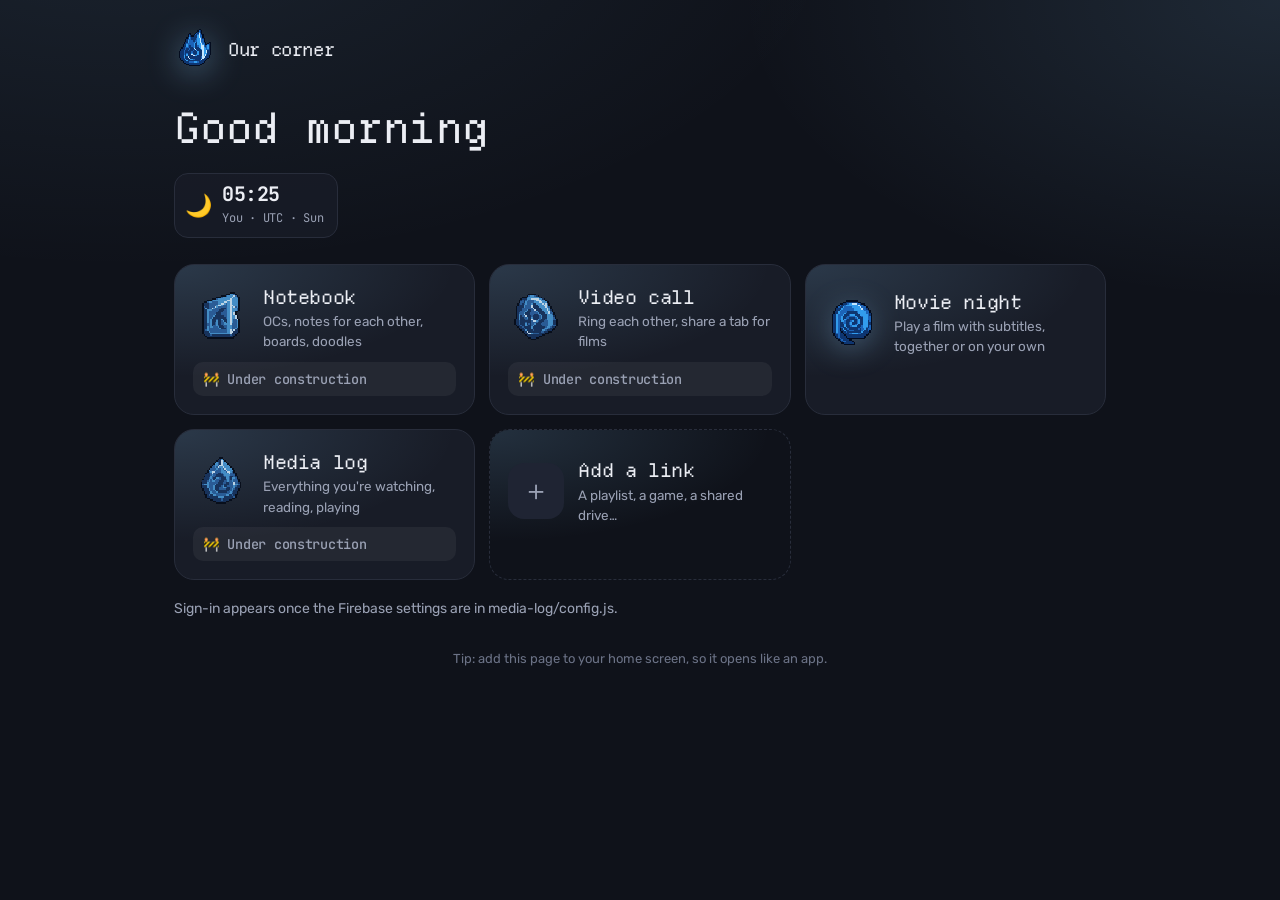
==== index.html @ ccaaa76b "Add files via upload" ====
<!DOCTYPE html>
<html lang="en">
<head>
<meta charset="utf-8">
<meta name="viewport" content="width=device-width, initial-scale=1, viewport-fit=cover">
<meta name="robots" content="noindex">
<meta name="color-scheme" content="dark">
<meta name="theme-color" content="#0f121a">
<title>Our corner</title>
<link rel="manifest" href="manifest.webmanifest" data-per-accent>
<link rel="apple-touch-icon" href="icons/apple-touch-icon.png" data-per-accent>
<meta name="apple-mobile-web-app-capable" content="yes">
<meta name="mobile-web-app-capable" content="yes">
<meta name="apple-mobile-web-app-title" content="Our corner">
<meta name="apple-mobile-web-app-status-bar-style" content="black-translucent">
<style>
@font-face { font-family: "Onest Variable"; font-display: swap; font-weight: 100 900; src: url(fonts/onest-latin-wght-normal.woff2) format("woff2-variations"); unicode-range: U+0000-00FF,U+2000-206F,U+2190-21FF; }
@font-face { font-family: "Onest Variable"; font-display: swap; font-weight: 100 900; src: url(fonts/onest-cyrillic-wght-normal.woff2) format("woff2-variations"); unicode-range: U+0400-045F,U+0490-0491; }
:root { --bg: #0f121a; --surface: #181c27; --surface-2: #1f2433; --ink: #eceef4; --muted: #9aa1b4; --faint: #6b7286; --line: #282d3b; --accent: #ff6b8d; --font: "Rubik Variable", "Onest Variable", "Segoe UI", system-ui, -apple-system, sans-serif; }
* { box-sizing: border-box; }
html, body { margin: 0; min-height: 100%; background: var(--bg); color: var(--ink); font: 15px/1.5 var(--font); -webkit-font-smoothing: antialiased; }
body { background: radial-gradient(1200px 600px at 10% -10%, color-mix(in srgb, var(--accent) 9%, transparent), transparent 60%), radial-gradient(900px 500px at 100% 0%, color-mix(in srgb, var(--accent) 12%, transparent), transparent 60%), var(--bg); background-attachment: fixed; }
button, input { font: inherit; color: inherit; }
button { cursor: pointer; }
[hidden] { display: none !important; }
a { color: inherit; }
.wrap { max-width: 980px; margin: 0 auto; padding: max(28px, env(safe-area-inset-top)) 24px max(40px, env(safe-area-inset-bottom)); }
.top { display: flex; align-items: center; gap: 12px; }
.logo { width: 42px; height: 42px; filter: drop-shadow(0 6px 16px color-mix(in srgb, var(--accent) 40%, transparent)); }
.grow { flex: 1; }
.brand { font-weight: 800; font-size: 18px; letter-spacing: -0.01em; }
h1 { font-size: clamp(30px, 5vw, 42px); font-weight: 800; letter-spacing: -0.03em; margin: 26px 0 14px; }
.clocks { display: flex; flex-wrap: wrap; gap: 10px; align-items: center; }
.clock { display: flex; gap: 10px; align-items: center; background: rgb(24 28 39 / .8); border: 1px solid var(--line); border-radius: 14px; padding: 8px 14px 8px 10px; }
.clock.dim b { color: var(--faint); }
.clock.editable { font: inherit; color: inherit; text-align: left; cursor: pointer; position: relative; transition: border-color .15s; }
.clock.editable:hover { border-color: color-mix(in srgb, var(--accent) 55%, var(--line)); }
.c-pin { font-size: 12px; opacity: 0; transition: opacity .15s; margin-left: 2px; }
.clock.editable:hover .c-pin, .clock.editable:focus-visible .c-pin { opacity: .8; }
@media (hover: none) { .c-pin { opacity: .6; } }
.fld { display: grid; gap: 5px; font-size: 13px; color: var(--muted); }
select.inp { appearance: none; background: var(--bg) url("data:image/svg+xml,%3Csvg xmlns='http://www.w3.org/2000/svg' width='12' height='8'%3E%3Cpath d='M1 1l5 5 5-5' fill='none' stroke='%239aa1b4' stroke-width='2'/%3E%3C/svg%3E") right 12px center no-repeat; padding-right: 32px; }
.muted.small { color: var(--muted); font-size: 13px; margin: 0; }
.c-mood { font-size: 22px; }
.clock b { display: block; font-size: 20px; font-variant-numeric: tabular-nums; letter-spacing: -0.01em; line-height: 1.2; }
.clock small { color: var(--muted); font-size: 12px; }
.c-diff { color: var(--faint); font-size: 13px; }
.strip { display: flex; flex-wrap: wrap; gap: 8px; margin: 14px 0 26px; }
.strip:empty { margin: 8px 0 18px; }
.chip { text-decoration: none; background: rgb(255 255 255 / .05); border: 1px solid var(--line); border-radius: 99px; padding: 6px 14px; font-size: 14px; color: var(--ink); }
.chip:hover { border-color: var(--muted); }
.tiles { display: grid; grid-template-columns: repeat(auto-fill, minmax(280px, 1fr)); gap: 14px; }
.tile { position: relative; display: grid; grid-template-columns: 56px 1fr; grid-template-rows: auto auto; column-gap: 14px; row-gap: 10px; align-items: center; text-decoration: none; background: var(--surface); border: 1px solid var(--line); border-radius: 20px; padding: 18px; min-height: 140px; color: var(--ink); text-align: left; transition: transform .15s, border-color .15s, box-shadow .15s; overflow: hidden; }
.tile::before { content: ""; position: absolute; inset: 0; background: radial-gradient(400px 160px at 0% 0%, color-mix(in srgb, var(--t, var(--accent)) 16%, transparent), transparent 70%); pointer-events: none; }
.tile:hover { transform: translateY(-2px); border-color: color-mix(in srgb, var(--t, var(--accent)) 55%, var(--line)); box-shadow: 0 14px 34px rgb(0 0 0 / .35); }
.t-icon { width: 56px; height: 56px; border-radius: 16px; display: grid; place-items: center; font-size: 28px; background: color-mix(in srgb, var(--t, var(--accent)) 20%, var(--surface-2)); position: relative; }
.t-icon.drawn { display: block; background: none; filter: drop-shadow(0 6px 14px color-mix(in srgb, var(--t, var(--accent)) 28%, transparent)); transition: transform .2s; }
.tile:hover .t-icon.drawn { transform: rotate(-6deg) scale(1.06); }
.t-badge { position: absolute; right: -6px; bottom: -6px; width: 26px; height: 26px; border-radius: 50%; background: var(--surface-2); border: 2px solid var(--surface); display: grid; place-items: center; font-size: 14px; line-height: 1; }
.t-text { display: grid; position: relative; min-width: 0; }
.t-text b { font-size: 19px; letter-spacing: -0.01em; }
.t-text small { color: var(--muted); font-size: 13.5px; }
.t-live { grid-column: 1 / -1; position: relative; font-size: 13.5px; font-weight: 600; color: color-mix(in srgb, var(--t, var(--accent)) 70%, #fff); background: rgb(0 0 0 / .22); border-radius: 10px; padding: 7px 10px; overflow: hidden; text-overflow: ellipsis; white-space: nowrap; }
.t-live.empty { visibility: hidden; }
.t-live.t-soon { color: var(--muted, #9aa1b4); background: rgb(255 255 255 / .05); font-weight: 500; }
.tile.soon .t-icon { filter: saturate(.75); opacity: .9; }
.tile.add { border-style: dashed; background: none; font: inherit; }
.tile.add .t-icon { background: var(--surface-2); color: var(--muted); }
.tile.ring { animation: ring 1.2s ease-in-out infinite; border-color: #3fcf8a; }
@keyframes ring { 0%, 100% { box-shadow: 0 0 0 0 rgb(63 207 138 / .45); } 50% { box-shadow: 0 0 0 10px rgb(63 207 138 / 0); } }
.t-edit { position: absolute; top: 10px; right: 10px; width: 30px; height: 30px; border-radius: 9px; border: 0; background: rgb(0 0 0 / .35); color: var(--muted); display: none; place-items: center; }
.tile:hover .t-edit { display: grid; }
@media (hover: none) { .t-edit { display: grid; } }
.signin { margin-top: 18px; color: var(--muted); font-size: 14px; }
.signin a { color: var(--accent); }
.foot { margin-top: 30px; color: var(--faint); font-size: 13px; text-align: center; }
.modal-back { position: fixed; inset: 0; background: rgb(5 7 12 / .62); display: grid; place-items: center; padding: 16px; z-index: 10; }
.modal { width: min(420px, 100%); background: var(--surface); border: 1px solid var(--line); border-radius: 16px; padding: 20px; display: grid; gap: 12px; }
.modal h2 { margin: 0; font-size: 19px; }
.row { display: flex; gap: 8px; }
.inp { border: 1px solid var(--line); background: var(--bg); border-radius: 10px; padding: 9px 11px; width: 100%; }
.inp:focus { outline: none; border-color: var(--accent); }
.emoji-inp { width: 58px; text-align: center; font-size: 18px; flex: none; }
.modal-acts { display: flex; gap: 8px; justify-content: flex-end; }
.btn { border: 1px solid var(--line); background: var(--surface-2); border-radius: 10px; padding: 8px 14px; font-weight: 600; }
.btn.primary { background: var(--accent); border-color: var(--accent); color: var(--accent-ink, #1a0a10); }
.btn.danger { color: #ff8f93; margin-right: auto; }
@media (max-width: 560px) { .wrap { padding-left: 16px; padding-right: 16px; } .tiles { grid-template-columns: 1fr; } .tile { min-height: 0; } }
.acct-slot { display: inline-flex; }
@font-face { font-family: "Departure Mono"; font-style: normal; font-display: swap; font-weight: 400; src: url(fonts/departure-mono-regular.woff2) format("woff2"); }

/* pixel titles */
h1, h2, h3, .brand, .tile b { font-family: "Departure Mono", "JetBrains Mono Variable", ui-monospace, monospace; font-weight: 400; letter-spacing: -0.02em; }
@font-face { font-family: "Rubik Variable"; font-style: normal; font-display: swap; font-weight: 300 900; src: url(fonts/rubik-latin-wght-normal.woff2) format("woff2-variations"); unicode-range: U+0000-00FF,U+0131,U+0152-0153,U+02BB-02BC,U+02C6,U+02DA,U+02DC,U+0304,U+0308,U+0329,U+2000-206F,U+20AC,U+2122,U+2191,U+2193,U+2212,U+2215,U+FEFF,U+FFFD; }
@font-face { font-family: "Rubik Variable"; font-style: normal; font-display: swap; font-weight: 300 900; src: url(fonts/rubik-latin-ext-wght-normal.woff2) format("woff2-variations"); unicode-range: U+0100-02BA,U+02BD-02C5,U+02C7-02CC,U+02CE-02D7,U+02DD-02FF,U+0304,U+0308,U+0329,U+1D00-1DBF,U+1E00-1E9F,U+1EF2-1EFF,U+2020,U+20A0-20AB,U+20AD-20C0,U+2113,U+2C60-2C7F,U+A720-A7FF; }
@font-face { font-family: "Rubik Variable"; font-style: normal; font-display: swap; font-weight: 300 900; src: url(fonts/rubik-cyrillic-wght-normal.woff2) format("woff2-variations"); unicode-range: U+0301,U+0400-045F,U+0490-0491,U+04B0-04B1,U+2116; }
@font-face { font-family: "Rubik Variable"; font-style: normal; font-display: swap; font-weight: 300 900; src: url(fonts/rubik-cyrillic-ext-wght-normal.woff2) format("woff2-variations"); unicode-range: U+0460-052F,U+1C80-1C8A,U+20B4,U+2DE0-2DFF,U+A640-A69F,U+FE2E-FE2F; }
@font-face { font-family: "JetBrains Mono Variable"; font-style: normal; font-display: swap; font-weight: 100 800; src: url(fonts/jetbrains-mono-latin-wght-normal.woff2) format("woff2-variations"); unicode-range: U+0000-00FF,U+0131,U+0152-0153,U+02BB-02BC,U+02C6,U+02DA,U+02DC,U+0304,U+0308,U+0329,U+2000-206F,U+20AC,U+2122,U+2191,U+2193,U+2212,U+2215,U+FEFF,U+FFFD; }
@font-face { font-family: "JetBrains Mono Variable"; font-style: normal; font-display: swap; font-weight: 100 800; src: url(fonts/jetbrains-mono-latin-ext-wght-normal.woff2) format("woff2-variations"); unicode-range: U+0100-02BA,U+02BD-02C5,U+02C7-02CC,U+02CE-02D7,U+02DD-02FF,U+0304,U+0308,U+0329,U+1D00-1DBF,U+1E00-1E9F,U+1EF2-1EFF,U+2020,U+20A0-20AB,U+20AD-20C0,U+2113,U+2C60-2C7F,U+A720-A7FF; }
@font-face { font-family: "JetBrains Mono Variable"; font-style: normal; font-display: swap; font-weight: 100 800; src: url(fonts/jetbrains-mono-cyrillic-wght-normal.woff2) format("woff2-variations"); unicode-range: U+0301,U+0400-045F,U+0490-0491,U+04B0-04B1,U+2116; }
@font-face { font-family: "JetBrains Mono Variable"; font-style: normal; font-display: swap; font-weight: 100 800; src: url(fonts/jetbrains-mono-cyrillic-ext-wght-normal.woff2) format("woff2-variations"); unicode-range: U+0460-052F,U+1C80-1C8A,U+20B4,U+2DE0-2DFF,U+A640-A69F,U+FE2E-FE2F; }

/* mono details: clocks, chips and the live status lines */
.clock b, .clock small, .chip, .t-live { font-family: "JetBrains Mono Variable", ui-monospace, Menlo, monospace; letter-spacing: -.02em; }
</style>
<!-- which apps are open (config.js), then the database settings shared with Notebook and Media log -->
<script src="/config.js" onerror="void 0"></script>
<script src="/notebook/config.js" onerror="void 0"></script>
<script src="/media-log/config.js" onerror="void 0"></script>
<style>html.acc-out body > :not(.acc-gate):not(script):not(style) { visibility: hidden; }</style>
<script>// signed-in pages: keep the hub hidden from the very first paint until we know who's here
(function () {
  var ok = function (f) { return f && f.apiKey && !/^PASTE|^test$/i.test(f.apiKey) && f.projectId; };
  if (ok((window.NOTEBOOK_CONFIG || {}).firebase) || ok((window.HUB_CONFIG || {}).firebase) || ok((window.MEDIA_LOG_CONFIG || {}).firebase)) document.documentElement.classList.add("acc-out");
})();</script>
</head>
<body>
<div class="wrap" id="hubMain">
  <div class="top" id="top"><span class="logo" data-icon="hub"></span><span class="brand">Our corner</span></div>
  <h1 id="hello">Hello</h1>
  <div class="clocks" id="clocks"></div>
  <div class="strip" id="strip"></div>
  <div class="tiles" id="tiles"></div>
  <p class="signin" id="signin" hidden></p>
  <p class="foot">Tip: add this page to your home screen, so it opens like an app.</p>
</div>
<script type="module" src="hub.js?v=cdecfe5f"></script>
</body>
</html>
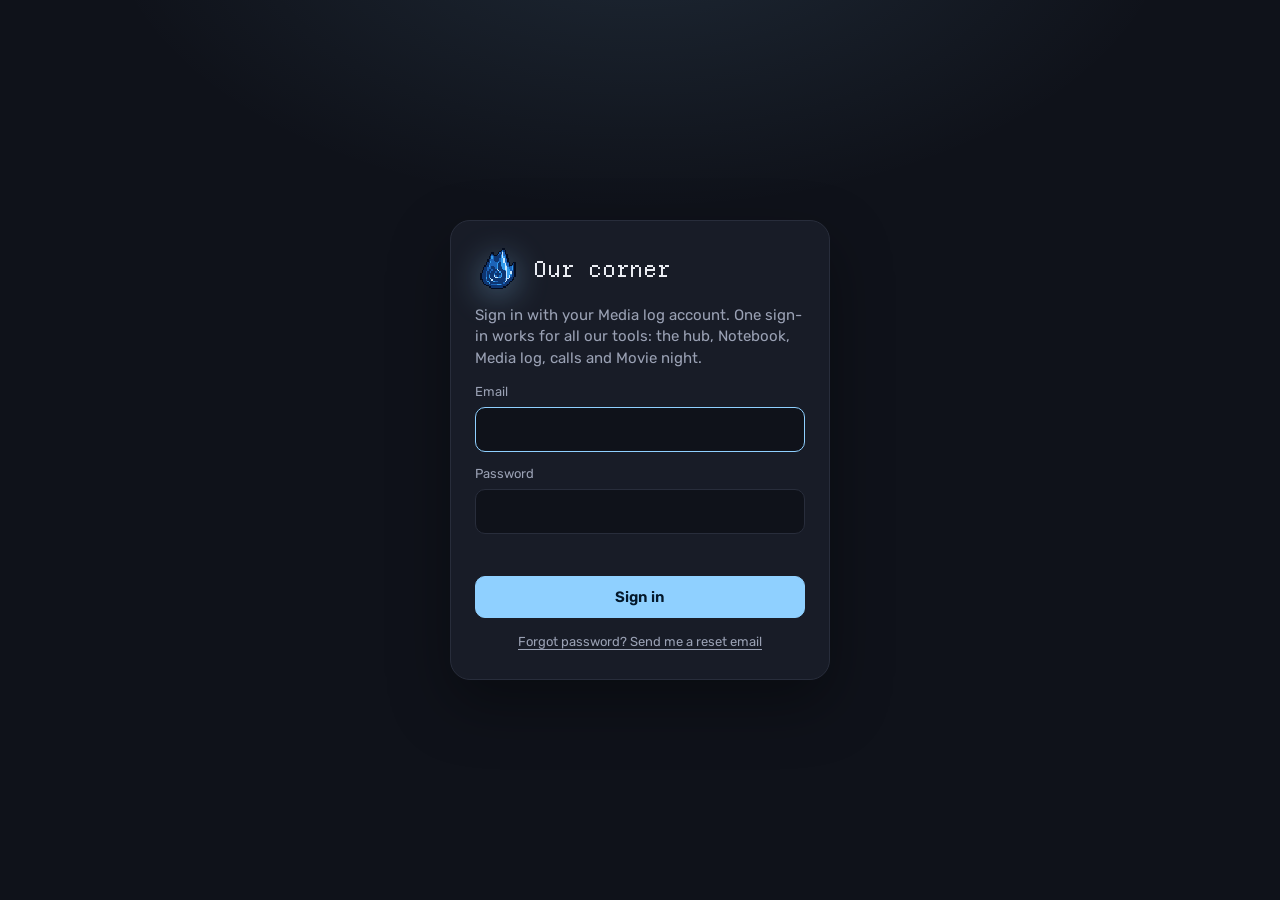
==== commit 058b9e73: "Add files via upload" ====
--- a/index.html
+++ b/index.html
@@ -2,128 +2,12 @@
 <html lang="en">
 <head>
 <meta charset="utf-8">
-<meta name="viewport" content="width=device-width, initial-scale=1, viewport-fit=cover">
 <meta name="robots" content="noindex">
 <meta name="color-scheme" content="dark">
-<meta name="theme-color" content="#0f121a">
 <title>Our corner</title>
-<link rel="manifest" href="manifest.webmanifest" data-per-accent>
-<link rel="apple-touch-icon" href="icons/apple-touch-icon.png" data-per-accent>
-<meta name="apple-mobile-web-app-capable" content="yes">
-<meta name="mobile-web-app-capable" content="yes">
-<meta name="apple-mobile-web-app-title" content="Our corner">
-<meta name="apple-mobile-web-app-status-bar-style" content="black-translucent">
-<style>
-@font-face { font-family: "Onest Variable"; font-display: swap; font-weight: 100 900; src: url(fonts/onest-latin-wght-normal.woff2) format("woff2-variations"); unicode-range: U+0000-00FF,U+2000-206F,U+2190-21FF; }
-@font-face { font-family: "Onest Variable"; font-display: swap; font-weight: 100 900; src: url(fonts/onest-cyrillic-wght-normal.woff2) format("woff2-variations"); unicode-range: U+0400-045F,U+0490-0491; }
-:root { --bg: #0f121a; --surface: #181c27; --surface-2: #1f2433; --ink: #eceef4; --muted: #9aa1b4; --faint: #6b7286; --line: #282d3b; --accent: #ff6b8d; --font: "Rubik Variable", "Onest Variable", "Segoe UI", system-ui, -apple-system, sans-serif; }
-* { box-sizing: border-box; }
-html, body { margin: 0; min-height: 100%; background: var(--bg); color: var(--ink); font: 15px/1.5 var(--font); -webkit-font-smoothing: antialiased; }
-body { background: radial-gradient(1200px 600px at 10% -10%, color-mix(in srgb, var(--accent) 9%, transparent), transparent 60%), radial-gradient(900px 500px at 100% 0%, color-mix(in srgb, var(--accent) 12%, transparent), transparent 60%), var(--bg); background-attachment: fixed; }
-button, input { font: inherit; color: inherit; }
-button { cursor: pointer; }
-[hidden] { display: none !important; }
-a { color: inherit; }
-.wrap { max-width: 980px; margin: 0 auto; padding: max(28px, env(safe-area-inset-top)) 24px max(40px, env(safe-area-inset-bottom)); }
-.top { display: flex; align-items: center; gap: 12px; }
-.logo { width: 42px; height: 42px; filter: drop-shadow(0 6px 16px color-mix(in srgb, var(--accent) 40%, transparent)); }
-.grow { flex: 1; }
-.brand { font-weight: 800; font-size: 18px; letter-spacing: -0.01em; }
-h1 { font-size: clamp(30px, 5vw, 42px); font-weight: 800; letter-spacing: -0.03em; margin: 26px 0 14px; }
-.clocks { display: flex; flex-wrap: wrap; gap: 10px; align-items: center; }
-.clock { display: flex; gap: 10px; align-items: center; background: rgb(24 28 39 / .8); border: 1px solid var(--line); border-radius: 14px; padding: 8px 14px 8px 10px; }
-.clock.dim b { color: var(--faint); }
-.clock.editable { font: inherit; color: inherit; text-align: left; cursor: pointer; position: relative; transition: border-color .15s; }
-.clock.editable:hover { border-color: color-mix(in srgb, var(--accent) 55%, var(--line)); }
-.c-pin { font-size: 12px; opacity: 0; transition: opacity .15s; margin-left: 2px; }
-.clock.editable:hover .c-pin, .clock.editable:focus-visible .c-pin { opacity: .8; }
-@media (hover: none) { .c-pin { opacity: .6; } }
-.fld { display: grid; gap: 5px; font-size: 13px; color: var(--muted); }
-select.inp { appearance: none; background: var(--bg) url("data:image/svg+xml,%3Csvg xmlns='http://www.w3.org/2000/svg' width='12' height='8'%3E%3Cpath d='M1 1l5 5 5-5' fill='none' stroke='%239aa1b4' stroke-width='2'/%3E%3C/svg%3E") right 12px center no-repeat; padding-right: 32px; }
-.muted.small { color: var(--muted); font-size: 13px; margin: 0; }
-.c-mood { font-size: 22px; }
-.clock b { display: block; font-size: 20px; font-variant-numeric: tabular-nums; letter-spacing: -0.01em; line-height: 1.2; }
-.clock small { color: var(--muted); font-size: 12px; }
-.c-diff { color: var(--faint); font-size: 13px; }
-.strip { display: flex; flex-wrap: wrap; gap: 8px; margin: 14px 0 26px; }
-.strip:empty { margin: 8px 0 18px; }
-.chip { text-decoration: none; background: rgb(255 255 255 / .05); border: 1px solid var(--line); border-radius: 99px; padding: 6px 14px; font-size: 14px; color: var(--ink); }
-.chip:hover { border-color: var(--muted); }
-.tiles { display: grid; grid-template-columns: repeat(auto-fill, minmax(280px, 1fr)); gap: 14px; }
-.tile { position: relative; display: grid; grid-template-columns: 56px 1fr; grid-template-rows: auto auto; column-gap: 14px; row-gap: 10px; align-items: center; text-decoration: none; background: var(--surface); border: 1px solid var(--line); border-radius: 20px; padding: 18px; min-height: 140px; color: var(--ink); text-align: left; transition: transform .15s, border-color .15s, box-shadow .15s; overflow: hidden; }
-.tile::before { content: ""; position: absolute; inset: 0; background: radial-gradient(400px 160px at 0% 0%, color-mix(in srgb, var(--t, var(--accent)) 16%, transparent), transparent 70%); pointer-events: none; }
-.tile:hover { transform: translateY(-2px); border-color: color-mix(in srgb, var(--t, var(--accent)) 55%, var(--line)); box-shadow: 0 14px 34px rgb(0 0 0 / .35); }
-.t-icon { width: 56px; height: 56px; border-radius: 16px; display: grid; place-items: center; font-size: 28px; background: color-mix(in srgb, var(--t, var(--accent)) 20%, var(--surface-2)); position: relative; }
-.t-icon.drawn { display: block; background: none; filter: drop-shadow(0 6px 14px color-mix(in srgb, var(--t, var(--accent)) 28%, transparent)); transition: transform .2s; }
-.tile:hover .t-icon.drawn { transform: rotate(-6deg) scale(1.06); }
-.t-badge { position: absolute; right: -6px; bottom: -6px; width: 26px; height: 26px; border-radius: 50%; background: var(--surface-2); border: 2px solid var(--surface); display: grid; place-items: center; font-size: 14px; line-height: 1; }
-.t-text { display: grid; position: relative; min-width: 0; }
-.t-text b { font-size: 19px; letter-spacing: -0.01em; }
-.t-text small { color: var(--muted); font-size: 13.5px; }
-.t-live { grid-column: 1 / -1; position: relative; font-size: 13.5px; font-weight: 600; color: color-mix(in srgb, var(--t, var(--accent)) 70%, #fff); background: rgb(0 0 0 / .22); border-radius: 10px; padding: 7px 10px; overflow: hidden; text-overflow: ellipsis; white-space: nowrap; }
-.t-live.empty { visibility: hidden; }
-.t-live.t-soon { color: var(--muted, #9aa1b4); background: rgb(255 255 255 / .05); font-weight: 500; }
-.tile.soon .t-icon { filter: saturate(.75); opacity: .9; }
-.tile.add { border-style: dashed; background: none; font: inherit; }
-.tile.add .t-icon { background: var(--surface-2); color: var(--muted); }
-.tile.ring { animation: ring 1.2s ease-in-out infinite; border-color: #3fcf8a; }
-@keyframes ring { 0%, 100% { box-shadow: 0 0 0 0 rgb(63 207 138 / .45); } 50% { box-shadow: 0 0 0 10px rgb(63 207 138 / 0); } }
-.t-edit { position: absolute; top: 10px; right: 10px; width: 30px; height: 30px; border-radius: 9px; border: 0; background: rgb(0 0 0 / .35); color: var(--muted); display: none; place-items: center; }
-.tile:hover .t-edit { display: grid; }
-@media (hover: none) { .t-edit { display: grid; } }
-.signin { margin-top: 18px; color: var(--muted); font-size: 14px; }
-.signin a { color: var(--accent); }
-.foot { margin-top: 30px; color: var(--faint); font-size: 13px; text-align: center; }
-.modal-back { position: fixed; inset: 0; background: rgb(5 7 12 / .62); display: grid; place-items: center; padding: 16px; z-index: 10; }
-.modal { width: min(420px, 100%); background: var(--surface); border: 1px solid var(--line); border-radius: 16px; padding: 20px; display: grid; gap: 12px; }
-.modal h2 { margin: 0; font-size: 19px; }
-.row { display: flex; gap: 8px; }
-.inp { border: 1px solid var(--line); background: var(--bg); border-radius: 10px; padding: 9px 11px; width: 100%; }
-.inp:focus { outline: none; border-color: var(--accent); }
-.emoji-inp { width: 58px; text-align: center; font-size: 18px; flex: none; }
-.modal-acts { display: flex; gap: 8px; justify-content: flex-end; }
-.btn { border: 1px solid var(--line); background: var(--surface-2); border-radius: 10px; padding: 8px 14px; font-weight: 600; }
-.btn.primary { background: var(--accent); border-color: var(--accent); color: var(--accent-ink, #1a0a10); }
-.btn.danger { color: #ff8f93; margin-right: auto; }
-@media (max-width: 560px) { .wrap { padding-left: 16px; padding-right: 16px; } .tiles { grid-template-columns: 1fr; } .tile { min-height: 0; } }
-.acct-slot { display: inline-flex; }
-@font-face { font-family: "Departure Mono"; font-style: normal; font-display: swap; font-weight: 400; src: url(fonts/departure-mono-regular.woff2) format("woff2"); }
-
-/* pixel titles */
-h1, h2, h3, .brand, .tile b { font-family: "Departure Mono", "JetBrains Mono Variable", ui-monospace, monospace; font-weight: 400; letter-spacing: -0.02em; }
-@font-face { font-family: "Rubik Variable"; font-style: normal; font-display: swap; font-weight: 300 900; src: url(fonts/rubik-latin-wght-normal.woff2) format("woff2-variations"); unicode-range: U+0000-00FF,U+0131,U+0152-0153,U+02BB-02BC,U+02C6,U+02DA,U+02DC,U+0304,U+0308,U+0329,U+2000-206F,U+20AC,U+2122,U+2191,U+2193,U+2212,U+2215,U+FEFF,U+FFFD; }
-@font-face { font-family: "Rubik Variable"; font-style: normal; font-display: swap; font-weight: 300 900; src: url(fonts/rubik-latin-ext-wght-normal.woff2) format("woff2-variations"); unicode-range: U+0100-02BA,U+02BD-02C5,U+02C7-02CC,U+02CE-02D7,U+02DD-02FF,U+0304,U+0308,U+0329,U+1D00-1DBF,U+1E00-1E9F,U+1EF2-1EFF,U+2020,U+20A0-20AB,U+20AD-20C0,U+2113,U+2C60-2C7F,U+A720-A7FF; }
-@font-face { font-family: "Rubik Variable"; font-style: normal; font-display: swap; font-weight: 300 900; src: url(fonts/rubik-cyrillic-wght-normal.woff2) format("woff2-variations"); unicode-range: U+0301,U+0400-045F,U+0490-0491,U+04B0-04B1,U+2116; }
-@font-face { font-family: "Rubik Variable"; font-style: normal; font-display: swap; font-weight: 300 900; src: url(fonts/rubik-cyrillic-ext-wght-normal.woff2) format("woff2-variations"); unicode-range: U+0460-052F,U+1C80-1C8A,U+20B4,U+2DE0-2DFF,U+A640-A69F,U+FE2E-FE2F; }
-@font-face { font-family: "JetBrains Mono Variable"; font-style: normal; font-display: swap; font-weight: 100 800; src: url(fonts/jetbrains-mono-latin-wght-normal.woff2) format("woff2-variations"); unicode-range: U+0000-00FF,U+0131,U+0152-0153,U+02BB-02BC,U+02C6,U+02DA,U+02DC,U+0304,U+0308,U+0329,U+2000-206F,U+20AC,U+2122,U+2191,U+2193,U+2212,U+2215,U+FEFF,U+FFFD; }
-@font-face { font-family: "JetBrains Mono Variable"; font-style: normal; font-display: swap; font-weight: 100 800; src: url(fonts/jetbrains-mono-latin-ext-wght-normal.woff2) format("woff2-variations"); unicode-range: U+0100-02BA,U+02BD-02C5,U+02C7-02CC,U+02CE-02D7,U+02DD-02FF,U+0304,U+0308,U+0329,U+1D00-1DBF,U+1E00-1E9F,U+1EF2-1EFF,U+2020,U+20A0-20AB,U+20AD-20C0,U+2113,U+2C60-2C7F,U+A720-A7FF; }
-@font-face { font-family: "JetBrains Mono Variable"; font-style: normal; font-display: swap; font-weight: 100 800; src: url(fonts/jetbrains-mono-cyrillic-wght-normal.woff2) format("woff2-variations"); unicode-range: U+0301,U+0400-045F,U+0490-0491,U+04B0-04B1,U+2116; }
-@font-face { font-family: "JetBrains Mono Variable"; font-style: normal; font-display: swap; font-weight: 100 800; src: url(fonts/jetbrains-mono-cyrillic-ext-wght-normal.woff2) format("woff2-variations"); unicode-range: U+0460-052F,U+1C80-1C8A,U+20B4,U+2DE0-2DFF,U+A640-A69F,U+FE2E-FE2F; }
-
-/* mono details: clocks, chips and the live status lines */
-.clock b, .clock small, .chip, .t-live { font-family: "JetBrains Mono Variable", ui-monospace, Menlo, monospace; letter-spacing: -.02em; }
-</style>
-<!-- which apps are open (config.js), then the database settings shared with Notebook and Media log -->
-<script src="/config.js" onerror="void 0"></script>
-<script src="/notebook/config.js" onerror="void 0"></script>
-<script src="/media-log/config.js" onerror="void 0"></script>
-<style>html.acc-out body > :not(.acc-gate):not(script):not(style) { visibility: hidden; }</style>
-<script>// signed-in pages: keep the hub hidden from the very first paint until we know who's here
-(function () {
-  var ok = function (f) { return f && f.apiKey && !/^PASTE|^test$/i.test(f.apiKey) && f.projectId; };
-  if (ok((window.NOTEBOOK_CONFIG || {}).firebase) || ok((window.HUB_CONFIG || {}).firebase) || ok((window.MEDIA_LOG_CONFIG || {}).firebase)) document.documentElement.classList.add("acc-out");
-})();</script>
+<meta http-equiv="refresh" content="0; url=/hub/">
+<script>location.replace("/hub/" + location.search + location.hash);</script>
+<style>html { background: #0f121a; color: #9aa1b4; font: 16px system-ui, sans-serif; } a { color: #8fd0ff; }</style>
 </head>
-<body>
-<div class="wrap" id="hubMain">
-  <div class="top" id="top"><span class="logo" data-icon="hub"></span><span class="brand">Our corner</span></div>
-  <h1 id="hello">Hello</h1>
-  <div class="clocks" id="clocks"></div>
-  <div class="strip" id="strip"></div>
-  <div class="tiles" id="tiles"></div>
-  <p class="signin" id="signin" hidden></p>
-  <p class="foot">Tip: add this page to your home screen, so it opens like an app.</p>
-</div>
-<script type="module" src="hub.js?v=cdecfe5f"></script>
-</body>
+<body><p style="text-align:center;margin-top:30vh">Opening <a href="/hub/">Our corner</a>…</p></body>
 </html>
